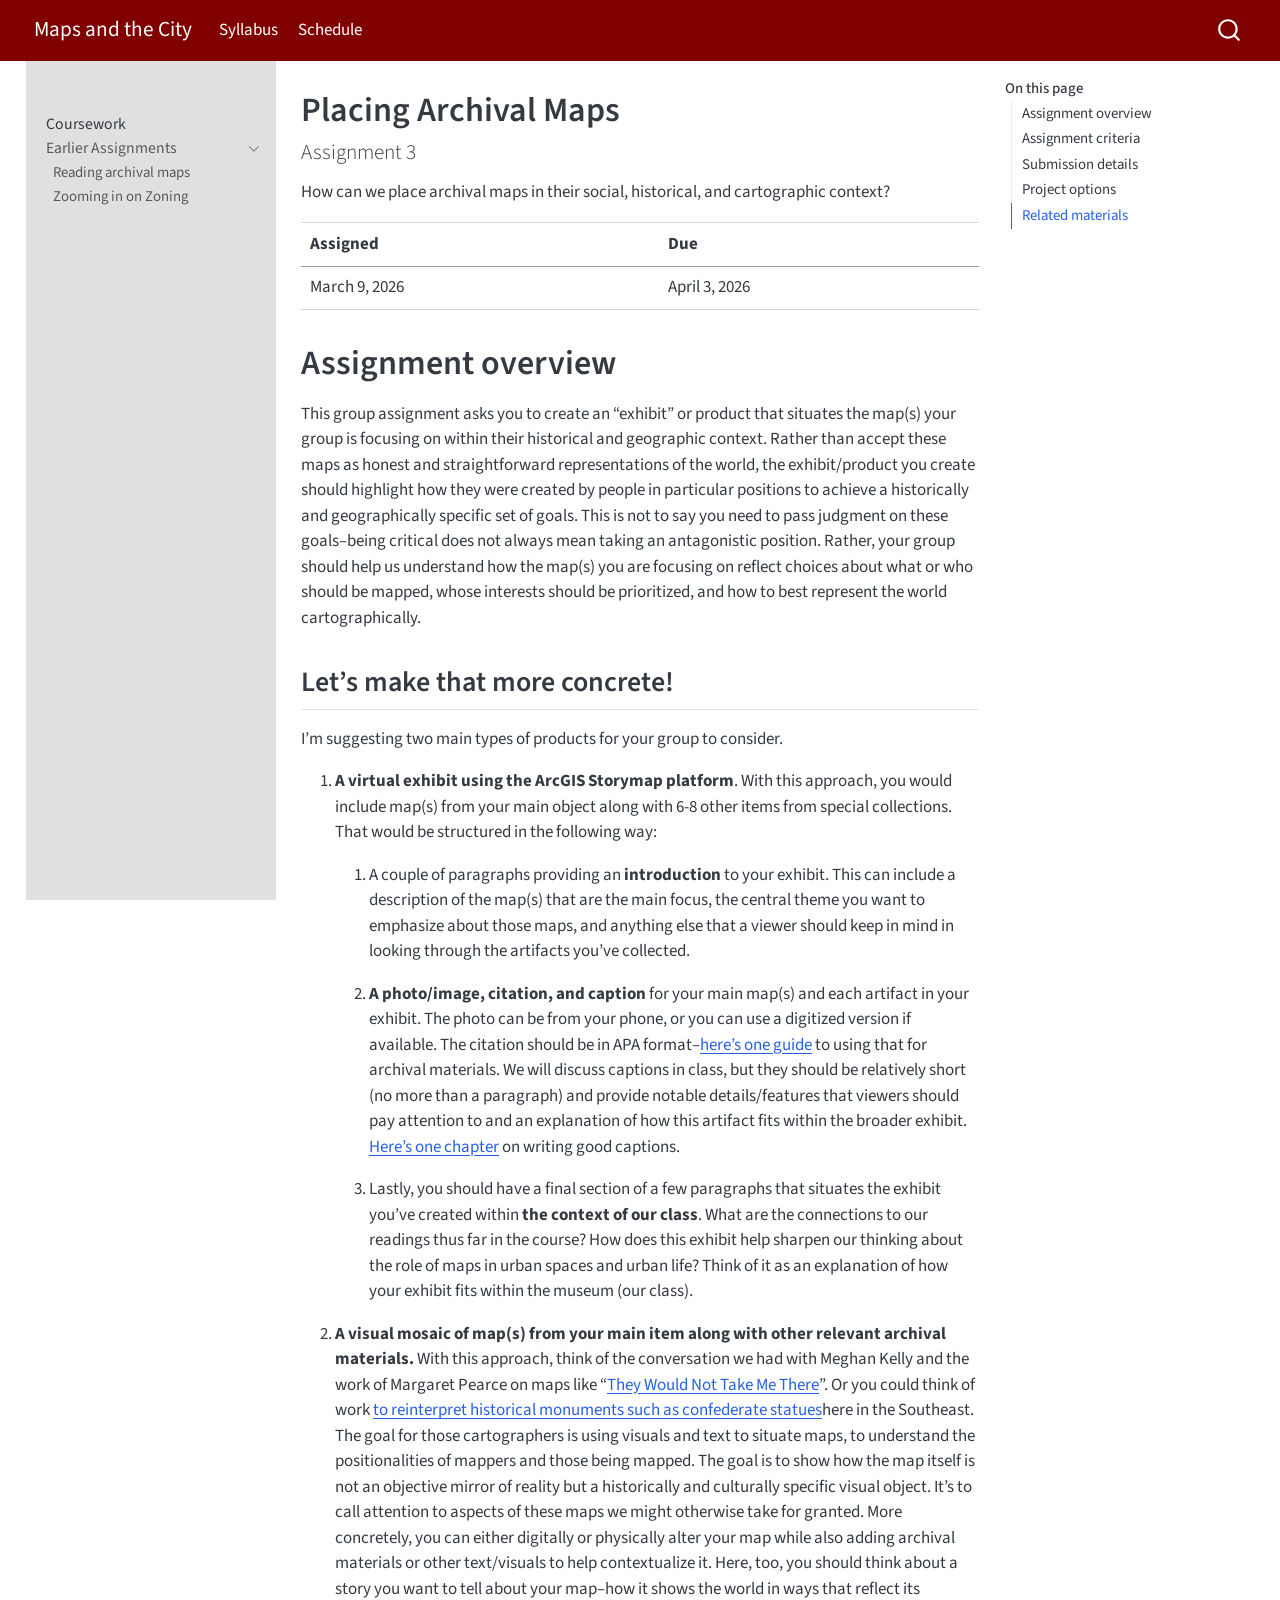
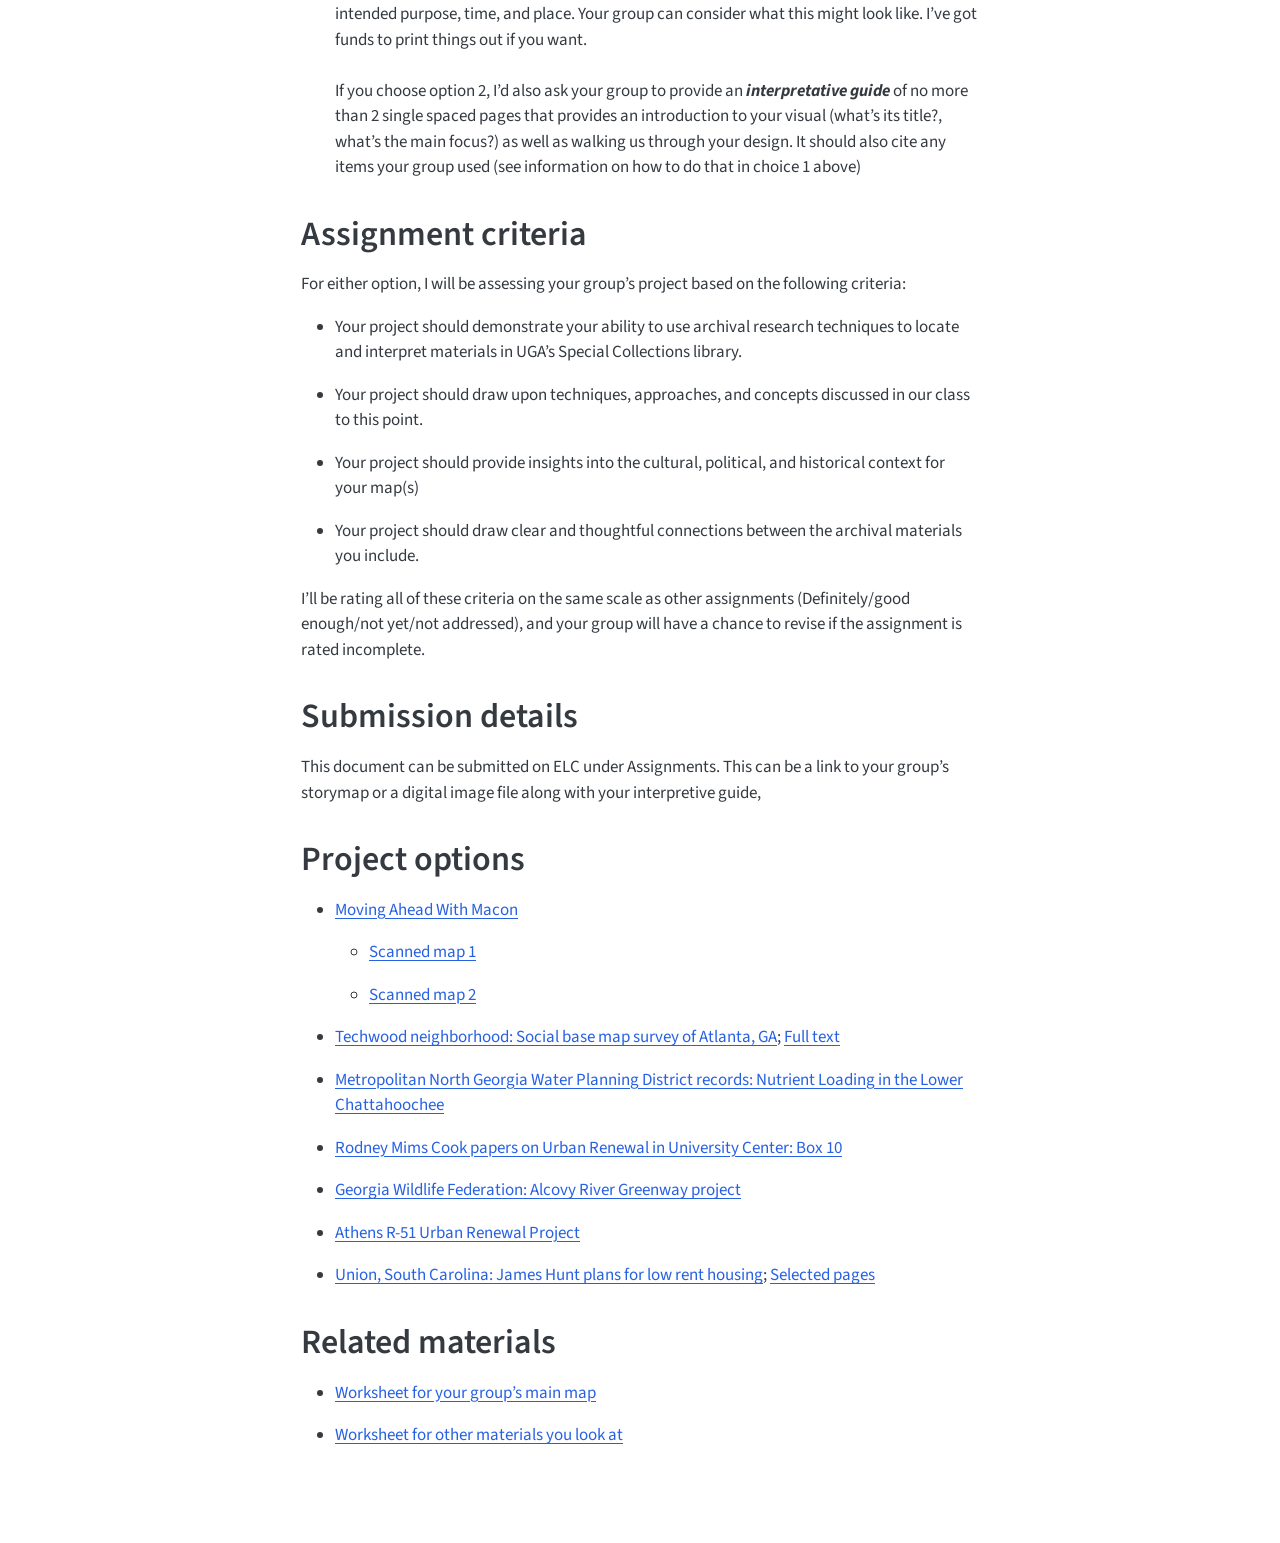
==== docs/index.html @ 7b749e6a "Doc updates" ====
<!DOCTYPE html>
<html xmlns="http://www.w3.org/1999/xhtml" lang="en" xml:lang="en"><head>

<meta charset="utf-8">
<meta name="generator" content="quarto-1.8.25">

<meta name="viewport" content="width=device-width, initial-scale=1.0, user-scalable=yes">

<meta name="description" content="How can we place archival maps in their social, historical, and cartographic context?">

<title>Placing Archival Maps – Maps and the City</title>
<style>
code{white-space: pre-wrap;}
span.smallcaps{font-variant: small-caps;}
div.columns{display: flex; gap: min(4vw, 1.5em);}
div.column{flex: auto; overflow-x: auto;}
div.hanging-indent{margin-left: 1.5em; text-indent: -1.5em;}
ul.task-list{list-style: none;}
ul.task-list li input[type="checkbox"] {
  width: 0.8em;
  margin: 0 0.8em 0.2em -1em; /* quarto-specific, see https://github.com/quarto-dev/quarto-cli/issues/4556 */ 
  vertical-align: middle;
}
</style>


<script src="site_libs/quarto-nav/quarto-nav.js"></script>
<script src="site_libs/quarto-nav/headroom.min.js"></script>
<script src="site_libs/clipboard/clipboard.min.js"></script>
<script src="site_libs/quarto-search/autocomplete.umd.js"></script>
<script src="site_libs/quarto-search/fuse.min.js"></script>
<script src="site_libs/quarto-search/quarto-search.js"></script>
<meta name="quarto:offset" content="./">
<script src="site_libs/quarto-html/quarto.js" type="module"></script>
<script src="site_libs/quarto-html/tabsets/tabsets.js" type="module"></script>
<script src="site_libs/quarto-html/axe/axe-check.js" type="module"></script>
<script src="site_libs/quarto-html/popper.min.js"></script>
<script src="site_libs/quarto-html/tippy.umd.min.js"></script>
<script src="site_libs/quarto-html/anchor.min.js"></script>
<link href="site_libs/quarto-html/tippy.css" rel="stylesheet">
<link href="site_libs/quarto-html/quarto-syntax-highlighting-7b89279ff1a6dce999919e0e67d4d9ec.css" rel="stylesheet" id="quarto-text-highlighting-styles">
<script src="site_libs/bootstrap/bootstrap.min.js"></script>
<link href="site_libs/bootstrap/bootstrap-icons.css" rel="stylesheet">
<link href="site_libs/bootstrap/bootstrap-e157649b0921e5179aa28c3e0e646ebb.min.css" rel="stylesheet" append-hash="true" id="quarto-bootstrap" data-mode="light">
<script id="quarto-search-options" type="application/json">{
  "location": "navbar",
  "copy-button": false,
  "collapse-after": 3,
  "panel-placement": "end",
  "type": "overlay",
  "limit": 50,
  "keyboard-shortcut": [
    "f",
    "/",
    "s"
  ],
  "show-item-context": false,
  "language": {
    "search-no-results-text": "No results",
    "search-matching-documents-text": "matching documents",
    "search-copy-link-title": "Copy link to search",
    "search-hide-matches-text": "Hide additional matches",
    "search-more-match-text": "more match in this document",
    "search-more-matches-text": "more matches in this document",
    "search-clear-button-title": "Clear",
    "search-text-placeholder": "",
    "search-detached-cancel-button-title": "Cancel",
    "search-submit-button-title": "Submit",
    "search-label": "Search"
  }
}</script>


</head>

<body class="nav-sidebar floating nav-fixed quarto-light">

<div id="quarto-search-results"></div>
  <header id="quarto-header" class="headroom fixed-top">
    <nav class="navbar navbar-expand-lg " data-bs-theme="dark">
      <div class="navbar-container container-fluid">
      <div class="navbar-brand-container mx-auto">
    <a href="./index.html" class="navbar-brand navbar-brand-logo">
    </a>
    <a class="navbar-brand" href="./index.html">
    <span class="navbar-title">Maps and the City</span>
    </a>
  </div>
            <div id="quarto-search" class="" title="Search"></div>
          <button class="navbar-toggler" type="button" data-bs-toggle="collapse" data-bs-target="#navbarCollapse" aria-controls="navbarCollapse" role="menu" aria-expanded="false" aria-label="Toggle navigation" onclick="if (window.quartoToggleHeadroom) { window.quartoToggleHeadroom(); }">
  <span class="navbar-toggler-icon"></span>
</button>
          <div class="collapse navbar-collapse" id="navbarCollapse">
            <ul class="navbar-nav navbar-nav-scroll me-auto">
  <li class="nav-item">
    <a class="nav-link" href="https://docs.google.com/document/d/1GN-McuqKseNJ8OCBLa-3qRtHZpo6AyBPKMrc3T3nWok/edit?usp=drive_link" target="_blank"> 
<span class="menu-text">Syllabus</span></a>
  </li>  
  <li class="nav-item">
    <a class="nav-link" href="https://docs.google.com/spreadsheets/d/1N47u_zzpktZezUWM9yw7F_6u926p7pCnWoEop3wS3og/edit?usp=drive_link" target="_blank"> 
<span class="menu-text">Schedule</span></a>
  </li>  
</ul>
          </div> <!-- /navcollapse -->
            <div class="quarto-navbar-tools">
</div>
      </div> <!-- /container-fluid -->
    </nav>
  <nav class="quarto-secondary-nav">
    <div class="container-fluid d-flex">
      <button type="button" class="quarto-btn-toggle btn" data-bs-toggle="collapse" role="button" data-bs-target=".quarto-sidebar-collapse-item" aria-controls="quarto-sidebar" aria-expanded="false" aria-label="Toggle sidebar navigation" onclick="if (window.quartoToggleHeadroom) { window.quartoToggleHeadroom(); }">
        <i class="bi bi-layout-text-sidebar-reverse"></i>
      </button>
        <nav class="quarto-page-breadcrumbs" aria-label="breadcrumb"><ol class="breadcrumb"><li class="breadcrumb-item">Placing Archival Maps</li></ol></nav>
        <a class="flex-grow-1" role="navigation" data-bs-toggle="collapse" data-bs-target=".quarto-sidebar-collapse-item" aria-controls="quarto-sidebar" aria-expanded="false" aria-label="Toggle sidebar navigation" onclick="if (window.quartoToggleHeadroom) { window.quartoToggleHeadroom(); }">      
        </a>
    </div>
  </nav>
</header>
<!-- content -->
<div id="quarto-content" class="quarto-container page-columns page-rows-contents page-layout-article page-navbar">
<!-- sidebar -->
  <nav id="quarto-sidebar" class="sidebar collapse collapse-horizontal quarto-sidebar-collapse-item sidebar-navigation floating overflow-auto">
    <div class="pt-lg-2 mt-2 text-left sidebar-header sidebar-header-stacked">
      <a href="./index.html" class="sidebar-logo-link">
      </a>
      </div>
    <div class="sidebar-menu-container"> 
    <ul class="list-unstyled mt-1">
        <li class="sidebar-item">
 <span class="menu-text">Coursework</span>
  </li>
        <li class="sidebar-item sidebar-item-section">
      <div class="sidebar-item-container"> 
            <a class="sidebar-item-text sidebar-link text-start" data-bs-toggle="collapse" data-bs-target="#quarto-sidebar-section-1" role="navigation" aria-expanded="true">
 <span class="menu-text">Earlier Assignments</span></a>
          <a class="sidebar-item-toggle text-start" data-bs-toggle="collapse" data-bs-target="#quarto-sidebar-section-1" role="navigation" aria-expanded="true" aria-label="Toggle section">
            <i class="bi bi-chevron-right ms-2"></i>
          </a> 
      </div>
      <ul id="quarto-sidebar-section-1" class="collapse list-unstyled sidebar-section depth1 show">  
          <li class="sidebar-item">
  <div class="sidebar-item-container"> 
  <a href="https://docs.google.com/document/d/1WPsD_KL9_1M4tnFduOf3xQkMrwWtBgVexBu7LVD_NiA/edit?usp=drive_link" class="sidebar-item-text sidebar-link" target="_blank">
 <span class="menu-text">Reading archival maps</span></a>
  </div>
</li>
          <li class="sidebar-item">
  <div class="sidebar-item-container"> 
  <a href="https://docs.google.com/document/d/1s655otYH2-CTeFe27uqxNBwoSgqH0DHeZg11wnhvYkM/edit?usp=drive_link" class="sidebar-item-text sidebar-link" target="_blank">
 <span class="menu-text">Zooming in on Zoning</span></a>
  </div>
</li>
      </ul>
  </li>
    </ul>
    </div>
</nav>
<div id="quarto-sidebar-glass" class="quarto-sidebar-collapse-item" data-bs-toggle="collapse" data-bs-target=".quarto-sidebar-collapse-item"></div>
<!-- margin-sidebar -->
    <div id="quarto-margin-sidebar" class="sidebar margin-sidebar">
        <nav id="TOC" role="doc-toc" class="toc-active">
    <h2 id="toc-title">On this page</h2>
   
  <ul>
  <li><a href="#assignment-overview" id="toc-assignment-overview" class="nav-link active" data-scroll-target="#assignment-overview">Assignment overview</a>
  <ul class="collapse">
  <li><a href="#lets-make-that-more-concrete" id="toc-lets-make-that-more-concrete" class="nav-link" data-scroll-target="#lets-make-that-more-concrete">Let’s make that more concrete!</a></li>
  </ul></li>
  <li><a href="#assignment-criteria" id="toc-assignment-criteria" class="nav-link" data-scroll-target="#assignment-criteria">Assignment criteria</a></li>
  <li><a href="#submission-details" id="toc-submission-details" class="nav-link" data-scroll-target="#submission-details">Submission details</a></li>
  <li><a href="#project-options" id="toc-project-options" class="nav-link" data-scroll-target="#project-options">Project options</a></li>
  <li><a href="#related-materials" id="toc-related-materials" class="nav-link" data-scroll-target="#related-materials">Related materials</a></li>
  </ul>
</nav>
    </div>
<!-- main -->
<main class="content" id="quarto-document-content">

<header id="title-block-header" class="quarto-title-block default">
<div class="quarto-title">
<h1 class="title">Placing Archival Maps</h1>
<p class="subtitle lead">Assignment 3</p>
</div>

<div>
  <div class="description">
    How can we place archival maps in their social, historical, and cartographic context?
  </div>
</div>


<div class="quarto-title-meta">

    
  
    
  </div>
  


</header>


<table class="caption-top table">
<thead>
<tr class="header">
<th>Assigned</th>
<th>Due</th>
</tr>
</thead>
<tbody>
<tr class="odd">
<td>March 9, 2026</td>
<td>April 3, 2026</td>
</tr>
</tbody>
</table>
<section id="assignment-overview" class="level1">
<h1>Assignment overview</h1>
<p>This group assignment asks you to create an “exhibit” or product that situates the map(s) your group is focusing on within their historical and geographic context. Rather than accept these maps as honest and straightforward representations of the world, the exhibit/product you create should highlight how they were created by people in particular positions to achieve a historically and geographically specific set of goals. This is not to say you need to pass judgment on these goals–being critical does not always mean taking an antagonistic position. Rather, your group should help us understand how the map(s) you are focusing on reflect choices about what or who should be mapped, whose interests should be prioritized, and how to best represent the world cartographically.</p>
<section id="lets-make-that-more-concrete" class="level2">
<h2 class="anchored" data-anchor-id="lets-make-that-more-concrete">Let’s make that more concrete!</h2>
<p>I’m suggesting two main types of products for your group to consider.</p>
<ol type="1">
<li><p><strong>A virtual exhibit using the ArcGIS Storymap platform</strong>. With this approach, you would include map(s) from your main object along with 6-8 other items from special collections. That would be structured in the following way:</p>
<ol type="1">
<li><p>A couple of paragraphs providing an <strong>introduction</strong> to your exhibit. This can include a description of the map(s) that are the main focus, the central theme you want to emphasize about those maps, and anything else that a viewer should keep in mind in looking through the artifacts you’ve collected.</p></li>
<li><p><strong>A</strong> <strong>photo/image, citation, and caption</strong> for your main map(s) and each artifact in your exhibit. The photo can be from your phone, or you can use a digitized version if available. The citation should be in APA format–<a href="https://libguides.csudh.edu/archives-citation/apa">here’s one guide</a> to using that for archival materials. We will discuss captions in class, but they should be relatively short (no more than a paragraph) and provide notable details/features that viewers should pay attention to and an explanation of how this artifact fits within the broader exhibit. <a href="https://drive.google.com/file/d/1QzaDQND_rpnHx2N8SHJnkhxC4VwiNM2T/view?usp=sharing">Here’s one chapter</a> on writing good captions.</p></li>
<li><p>Lastly, you should have a final section of a few paragraphs that situates the exhibit you’ve created within <strong>the context of our class</strong>. What are the connections to our readings thus far in the course? How does this exhibit help sharpen our thinking about the role of maps in urban spaces and urban life? Think of it as an explanation of how your exhibit fits within the museum (our class).&nbsp;</p></li>
</ol></li>
<li><p><strong>A visual mosaic of map(s) from your main item along with other relevant archival materials.</strong> With this approach, think of the conversation we had with Meghan Kelly and the work of Margaret Pearce on maps like “<a href="https://storymaps.arcgis.com/stories/2b5792be16d64f9e999ec93cd436bc17">They Would Not Take Me There</a>”. Or you could think of work <a href="https://hyperallergic.com/remagining-monuments-to-make-them-resonate-locally-and-personally/">to reinterpret historical monuments such as confederate statues</a>here in the Southeast. The goal for those cartographers is using visuals and text to situate maps, to understand the positionalities of mappers and those being mapped. The goal is to show how the map itself is not an objective mirror of reality but a historically and culturally specific visual object. It’s to call attention to aspects of these maps we might otherwise take for granted. More concretely, you can either digitally or physically alter your map while also adding archival materials or other text/visuals to help contextualize it. Here, too, you should think about a story you want to tell about your map–how it shows the world in ways that reflect its intended purpose, time, and place. Your group can consider what this might look like. I’ve got funds to print things out if you want.<br>
<br>
If you choose option 2, I’d also ask your group to provide an <strong><em>interpretative guide</em></strong> of no more than 2 single spaced pages that provides an introduction to your visual (what’s its title?, what’s the main focus?) as well as walking us through your design. It should also cite any items your group used (see information on how to do that in choice 1 above)</p></li>
</ol>
</section>
</section>
<section id="assignment-criteria" class="level1">
<h1>Assignment criteria</h1>
<p>For either option, I will be assessing your group’s project based on the following criteria:</p>
<ul>
<li><p>Your project should demonstrate your ability to use archival research techniques to locate and interpret materials in UGA’s Special Collections library.</p></li>
<li><p>Your project should draw upon techniques, approaches, and concepts discussed in our class to this point.</p></li>
<li><p>Your project should provide insights into the cultural, political, and historical context for your map(s)</p></li>
<li><p>Your project should draw clear and thoughtful connections between the archival materials you include.</p></li>
</ul>
<p>I’ll be rating all of these criteria on the same scale as other assignments (Definitely/good enough/not yet/not addressed), and your group will have a chance to revise if the assignment is rated incomplete.&nbsp;</p>
</section>
<section id="submission-details" class="level1">
<h1>Submission details</h1>
<p>This document can be submitted on ELC under Assignments. This can be a link to your group’s storymap or a digital image file along with your interpretive guide,</p>
</section>
<section id="project-options" class="level1">
<h1>Project options</h1>
<ul>
<li><p><a href="https://galileo-uga.primo.exlibrisgroup.com/discovery/fulldisplay?docid=alma9910300523902959&amp;context=L&amp;vid=01GALI_UGA:UGA&amp;lang=en&amp;search_scope=MyInstitution&amp;adaptor=Local%20Search%20Engine&amp;tab=LibraryCatalog&amp;query=any,contains,moving%20ahead%20with%20macon%20&amp;sortby=rank&amp;facet=library,include,2959%E2%80%93530589490002959" target="_blank">Moving Ahead With Macon</a></p>
<ul>
<li><p><a href="https://github.com/jshannon75/geog4636_mapsandthecity/blob/main/items/MovingAheadWithMacon_map1.pdf" target="_blank">Scanned map 1</a></p></li>
<li><p><a href="https://github.com/jshannon75/geog4636_mapsandthecity/blob/main/items/MovingAheadWithMacon_map2.pdf" target="_blank">Scanned map 2</a></p></li>
</ul></li>
<li><p><a href="https://dlg.usg.edu/record/gsu_planatl_22866?canvas=22&amp;x=555&amp;y=755&amp;w=2927" target="_blank">Techwood neighborhood: Social base map survey of Atlanta, GA</a>; <a href="https://github.com/jshannon75/geog4636_mapsandthecity/blob/main/items/Social%20base%20map%20survey%20of%20Atlanta.pdf" target="_blank">Full text</a></p></li>
<li><p><a href="https://sclfind.libs.uga.edu/catalog/ms4069_aspace_ref83_bqh" target="_blank">Metropolitan North Georgia Water Planning District records: Nutrient Loading in the Lower Chattahoochee</a></p></li>
<li><p><a href="https://sclfind.libs.uga.edu/catalog/RBRL180RMC_aspace_ref209_no2" target="_blank">Rodney Mims Cook papers on Urban Renewal in University Center: Box 10</a></p></li>
<li><p><a href="https://sclfind.libs.uga.edu/catalog/ms3995_aspace_ref325_i9w" target="_blank">Georgia Wildlife Federation: Alcovy River Greenway project</a></p></li>
<li><p><a href="https://dlg.usg.edu/record/guan_1633_014c-001?canvas=0&amp;x=400&amp;y=400&amp;w=1986" target="_blank">Athens R-51 Urban Renewal Project</a></p></li>
<li><p><a href="https://sclfind.libs.uga.edu/catalog/ms2901_aspace_ref2200_y3m" target="_blank">Union, South Carolina: James Hunt plans for low rent housing</a>; <a href="https://github.com/jshannon75/geog4636_mapsandthecity/blob/main/items/Hunt_UnionSC.pdf" target="_blank">Selected pages</a></p></li>
</ul>
</section>
<section id="related-materials" class="level1">
<h1>Related materials</h1>
<ul>
<li><p><a href="https://docs.google.com/document/d/1oPL7h7p4AVN1daiFkwa1_UwIBTkGLM594ANQHotE4KQ/edit?usp=sharing" target="_blank">Worksheet for your group’s main map</a></p></li>
<li><p><a href="https://docs.google.com/document/d/1y9C6Vo1rnN-LwVgK9tRfgOOznPehjeBudMgUo6P1nCo/edit?usp=sharing" target="_blank">Worksheet for other materials you look at</a></p></li>
</ul>


</section>

</main> <!-- /main -->
<script id="quarto-html-after-body" type="application/javascript">
  window.document.addEventListener("DOMContentLoaded", function (event) {
    const icon = "";
    const anchorJS = new window.AnchorJS();
    anchorJS.options = {
      placement: 'right',
      icon: icon
    };
    anchorJS.add('.anchored');
    const isCodeAnnotation = (el) => {
      for (const clz of el.classList) {
        if (clz.startsWith('code-annotation-')) {                     
          return true;
        }
      }
      return false;
    }
    const onCopySuccess = function(e) {
      // button target
      const button = e.trigger;
      // don't keep focus
      button.blur();
      // flash "checked"
      button.classList.add('code-copy-button-checked');
      var currentTitle = button.getAttribute("title");
      button.setAttribute("title", "Copied!");
      let tooltip;
      if (window.bootstrap) {
        button.setAttribute("data-bs-toggle", "tooltip");
        button.setAttribute("data-bs-placement", "left");
        button.setAttribute("data-bs-title", "Copied!");
        tooltip = new bootstrap.Tooltip(button, 
          { trigger: "manual", 
            customClass: "code-copy-button-tooltip",
            offset: [0, -8]});
        tooltip.show();    
      }
      setTimeout(function() {
        if (tooltip) {
          tooltip.hide();
          button.removeAttribute("data-bs-title");
          button.removeAttribute("data-bs-toggle");
          button.removeAttribute("data-bs-placement");
        }
        button.setAttribute("title", currentTitle);
        button.classList.remove('code-copy-button-checked');
      }, 1000);
      // clear code selection
      e.clearSelection();
    }
    const getTextToCopy = function(trigger) {
      const outerScaffold = trigger.parentElement.cloneNode(true);
      const codeEl = outerScaffold.querySelector('code');
      for (const childEl of codeEl.children) {
        if (isCodeAnnotation(childEl)) {
          childEl.remove();
        }
      }
      return codeEl.innerText;
    }
    const clipboard = new window.ClipboardJS('.code-copy-button:not([data-in-quarto-modal])', {
      text: getTextToCopy
    });
    clipboard.on('success', onCopySuccess);
    if (window.document.getElementById('quarto-embedded-source-code-modal')) {
      const clipboardModal = new window.ClipboardJS('.code-copy-button[data-in-quarto-modal]', {
        text: getTextToCopy,
        container: window.document.getElementById('quarto-embedded-source-code-modal')
      });
      clipboardModal.on('success', onCopySuccess);
    }
      var localhostRegex = new RegExp(/^(?:http|https):\/\/localhost\:?[0-9]*\//);
      var mailtoRegex = new RegExp(/^mailto:/);
        var filterRegex = new RegExp("https:\/\/jshannon75\.github\.io\/geog4636_mapsandthecity\/");
      var isInternal = (href) => {
          return filterRegex.test(href) || localhostRegex.test(href) || mailtoRegex.test(href);
      }
      // Inspect non-navigation links and adorn them if external
     var links = window.document.querySelectorAll('a[href]:not(.nav-link):not(.navbar-brand):not(.toc-action):not(.sidebar-link):not(.sidebar-item-toggle):not(.pagination-link):not(.no-external):not([aria-hidden]):not(.dropdown-item):not(.quarto-navigation-tool):not(.about-link)');
      for (var i=0; i<links.length; i++) {
        const link = links[i];
        if (!isInternal(link.href)) {
          // undo the damage that might have been done by quarto-nav.js in the case of
          // links that we want to consider external
          if (link.dataset.originalHref !== undefined) {
            link.href = link.dataset.originalHref;
          }
        }
      }
    function tippyHover(el, contentFn, onTriggerFn, onUntriggerFn) {
      const config = {
        allowHTML: true,
        maxWidth: 500,
        delay: 100,
        arrow: false,
        appendTo: function(el) {
            return el.parentElement;
        },
        interactive: true,
        interactiveBorder: 10,
        theme: 'quarto',
        placement: 'bottom-start',
      };
      if (contentFn) {
        config.content = contentFn;
      }
      if (onTriggerFn) {
        config.onTrigger = onTriggerFn;
      }
      if (onUntriggerFn) {
        config.onUntrigger = onUntriggerFn;
      }
      window.tippy(el, config); 
    }
    const noterefs = window.document.querySelectorAll('a[role="doc-noteref"]');
    for (var i=0; i<noterefs.length; i++) {
      const ref = noterefs[i];
      tippyHover(ref, function() {
        // use id or data attribute instead here
        let href = ref.getAttribute('data-footnote-href') || ref.getAttribute('href');
        try { href = new URL(href).hash; } catch {}
        const id = href.replace(/^#\/?/, "");
        const note = window.document.getElementById(id);
        if (note) {
          return note.innerHTML;
        } else {
          return "";
        }
      });
    }
    const xrefs = window.document.querySelectorAll('a.quarto-xref');
    const processXRef = (id, note) => {
      // Strip column container classes
      const stripColumnClz = (el) => {
        el.classList.remove("page-full", "page-columns");
        if (el.children) {
          for (const child of el.children) {
            stripColumnClz(child);
          }
        }
      }
      stripColumnClz(note)
      if (id === null || id.startsWith('sec-')) {
        // Special case sections, only their first couple elements
        const container = document.createElement("div");
        if (note.children && note.children.length > 2) {
          container.appendChild(note.children[0].cloneNode(true));
          for (let i = 1; i < note.children.length; i++) {
            const child = note.children[i];
            if (child.tagName === "P" && child.innerText === "") {
              continue;
            } else {
              container.appendChild(child.cloneNode(true));
              break;
            }
          }
          if (window.Quarto?.typesetMath) {
            window.Quarto.typesetMath(container);
          }
          return container.innerHTML
        } else {
          if (window.Quarto?.typesetMath) {
            window.Quarto.typesetMath(note);
          }
          return note.innerHTML;
        }
      } else {
        // Remove any anchor links if they are present
        const anchorLink = note.querySelector('a.anchorjs-link');
        if (anchorLink) {
          anchorLink.remove();
        }
        if (window.Quarto?.typesetMath) {
          window.Quarto.typesetMath(note);
        }
        if (note.classList.contains("callout")) {
          return note.outerHTML;
        } else {
          return note.innerHTML;
        }
      }
    }
    for (var i=0; i<xrefs.length; i++) {
      const xref = xrefs[i];
      tippyHover(xref, undefined, function(instance) {
        instance.disable();
        let url = xref.getAttribute('href');
        let hash = undefined; 
        if (url.startsWith('#')) {
          hash = url;
        } else {
          try { hash = new URL(url).hash; } catch {}
        }
        if (hash) {
          const id = hash.replace(/^#\/?/, "");
          const note = window.document.getElementById(id);
          if (note !== null) {
            try {
              const html = processXRef(id, note.cloneNode(true));
              instance.setContent(html);
            } finally {
              instance.enable();
              instance.show();
            }
          } else {
            // See if we can fetch this
            fetch(url.split('#')[0])
            .then(res => res.text())
            .then(html => {
              const parser = new DOMParser();
              const htmlDoc = parser.parseFromString(html, "text/html");
              const note = htmlDoc.getElementById(id);
              if (note !== null) {
                const html = processXRef(id, note);
                instance.setContent(html);
              } 
            }).finally(() => {
              instance.enable();
              instance.show();
            });
          }
        } else {
          // See if we can fetch a full url (with no hash to target)
          // This is a special case and we should probably do some content thinning / targeting
          fetch(url)
          .then(res => res.text())
          .then(html => {
            const parser = new DOMParser();
            const htmlDoc = parser.parseFromString(html, "text/html");
            const note = htmlDoc.querySelector('main.content');
            if (note !== null) {
              // This should only happen for chapter cross references
              // (since there is no id in the URL)
              // remove the first header
              if (note.children.length > 0 && note.children[0].tagName === "HEADER") {
                note.children[0].remove();
              }
              const html = processXRef(null, note);
              instance.setContent(html);
            } 
          }).finally(() => {
            instance.enable();
            instance.show();
          });
        }
      }, function(instance) {
      });
    }
        let selectedAnnoteEl;
        const selectorForAnnotation = ( cell, annotation) => {
          let cellAttr = 'data-code-cell="' + cell + '"';
          let lineAttr = 'data-code-annotation="' +  annotation + '"';
          const selector = 'span[' + cellAttr + '][' + lineAttr + ']';
          return selector;
        }
        const selectCodeLines = (annoteEl) => {
          const doc = window.document;
          const targetCell = annoteEl.getAttribute("data-target-cell");
          const targetAnnotation = annoteEl.getAttribute("data-target-annotation");
          const annoteSpan = window.document.querySelector(selectorForAnnotation(targetCell, targetAnnotation));
          const lines = annoteSpan.getAttribute("data-code-lines").split(",");
          const lineIds = lines.map((line) => {
            return targetCell + "-" + line;
          })
          let top = null;
          let height = null;
          let parent = null;
          if (lineIds.length > 0) {
              //compute the position of the single el (top and bottom and make a div)
              const el = window.document.getElementById(lineIds[0]);
              top = el.offsetTop;
              height = el.offsetHeight;
              parent = el.parentElement.parentElement;
            if (lineIds.length > 1) {
              const lastEl = window.document.getElementById(lineIds[lineIds.length - 1]);
              const bottom = lastEl.offsetTop + lastEl.offsetHeight;
              height = bottom - top;
            }
            if (top !== null && height !== null && parent !== null) {
              // cook up a div (if necessary) and position it 
              let div = window.document.getElementById("code-annotation-line-highlight");
              if (div === null) {
                div = window.document.createElement("div");
                div.setAttribute("id", "code-annotation-line-highlight");
                div.style.position = 'absolute';
                parent.appendChild(div);
              }
              div.style.top = top - 2 + "px";
              div.style.height = height + 4 + "px";
              div.style.left = 0;
              let gutterDiv = window.document.getElementById("code-annotation-line-highlight-gutter");
              if (gutterDiv === null) {
                gutterDiv = window.document.createElement("div");
                gutterDiv.setAttribute("id", "code-annotation-line-highlight-gutter");
                gutterDiv.style.position = 'absolute';
                const codeCell = window.document.getElementById(targetCell);
                const gutter = codeCell.querySelector('.code-annotation-gutter');
                gutter.appendChild(gutterDiv);
              }
              gutterDiv.style.top = top - 2 + "px";
              gutterDiv.style.height = height + 4 + "px";
            }
            selectedAnnoteEl = annoteEl;
          }
        };
        const unselectCodeLines = () => {
          const elementsIds = ["code-annotation-line-highlight", "code-annotation-line-highlight-gutter"];
          elementsIds.forEach((elId) => {
            const div = window.document.getElementById(elId);
            if (div) {
              div.remove();
            }
          });
          selectedAnnoteEl = undefined;
        };
          // Handle positioning of the toggle
      window.addEventListener(
        "resize",
        throttle(() => {
          elRect = undefined;
          if (selectedAnnoteEl) {
            selectCodeLines(selectedAnnoteEl);
          }
        }, 10)
      );
      function throttle(fn, ms) {
      let throttle = false;
      let timer;
        return (...args) => {
          if(!throttle) { // first call gets through
              fn.apply(this, args);
              throttle = true;
          } else { // all the others get throttled
              if(timer) clearTimeout(timer); // cancel #2
              timer = setTimeout(() => {
                fn.apply(this, args);
                timer = throttle = false;
              }, ms);
          }
        };
      }
        // Attach click handler to the DT
        const annoteDls = window.document.querySelectorAll('dt[data-target-cell]');
        for (const annoteDlNode of annoteDls) {
          annoteDlNode.addEventListener('click', (event) => {
            const clickedEl = event.target;
            if (clickedEl !== selectedAnnoteEl) {
              unselectCodeLines();
              const activeEl = window.document.querySelector('dt[data-target-cell].code-annotation-active');
              if (activeEl) {
                activeEl.classList.remove('code-annotation-active');
              }
              selectCodeLines(clickedEl);
              clickedEl.classList.add('code-annotation-active');
            } else {
              // Unselect the line
              unselectCodeLines();
              clickedEl.classList.remove('code-annotation-active');
            }
          });
        }
    const findCites = (el) => {
      const parentEl = el.parentElement;
      if (parentEl) {
        const cites = parentEl.dataset.cites;
        if (cites) {
          return {
            el,
            cites: cites.split(' ')
          };
        } else {
          return findCites(el.parentElement)
        }
      } else {
        return undefined;
      }
    };
    var bibliorefs = window.document.querySelectorAll('a[role="doc-biblioref"]');
    for (var i=0; i<bibliorefs.length; i++) {
      const ref = bibliorefs[i];
      const citeInfo = findCites(ref);
      if (citeInfo) {
        tippyHover(citeInfo.el, function() {
          var popup = window.document.createElement('div');
          citeInfo.cites.forEach(function(cite) {
            var citeDiv = window.document.createElement('div');
            citeDiv.classList.add('hanging-indent');
            citeDiv.classList.add('csl-entry');
            var biblioDiv = window.document.getElementById('ref-' + cite);
            if (biblioDiv) {
              citeDiv.innerHTML = biblioDiv.innerHTML;
            }
            popup.appendChild(citeDiv);
          });
          return popup.innerHTML;
        });
      }
    }
  });
  </script>
</div> <!-- /content -->




</body></html>
---- docs/site_libs/quarto-html/tippy.css ----
.tippy-box[data-animation=fade][data-state=hidden]{opacity:0}[data-tippy-root]{max-width:calc(100vw - 10px)}.tippy-box{position:relative;background-color:#333;color:#fff;border-radius:4px;font-size:14px;line-height:1.4;white-space:normal;outline:0;transition-property:transform,visibility,opacity}.tippy-box[data-placement^=top]>.tippy-arrow{bottom:0}.tippy-box[data-placement^=top]>.tippy-arrow:before{bottom:-7px;left:0;border-width:8px 8px 0;border-top-color:initial;transform-origin:center top}.tippy-box[data-placement^=bottom]>.tippy-arrow{top:0}.tippy-box[data-placement^=bottom]>.tippy-arrow:before{top:-7px;left:0;border-width:0 8px 8px;border-bottom-color:initial;transform-origin:center bottom}.tippy-box[data-placement^=left]>.tippy-arrow{right:0}.tippy-box[data-placement^=left]>.tippy-arrow:before{border-width:8px 0 8px 8px;border-left-color:initial;right:-7px;transform-origin:center left}.tippy-box[data-placement^=right]>.tippy-arrow{left:0}.tippy-box[data-placement^=right]>.tippy-arrow:before{left:-7px;border-width:8px 8px 8px 0;border-right-color:initial;transform-origin:center right}.tippy-box[data-inertia][data-state=visible]{transition-timing-function:cubic-bezier(.54,1.5,.38,1.11)}.tippy-arrow{width:16px;height:16px;color:#333}.tippy-arrow:before{content:"";position:absolute;border-color:transparent;border-style:solid}.tippy-content{position:relative;padding:5px 9px;z-index:1}
---- docs/site_libs/quarto-html/quarto-syntax-highlighting-7b89279ff1a6dce999919e0e67d4d9ec.css ----
/* quarto syntax highlight colors */
:root {
  --quarto-hl-ot-color: #003B4F;
  --quarto-hl-at-color: #657422;
  --quarto-hl-ss-color: #20794D;
  --quarto-hl-an-color: #5E5E5E;
  --quarto-hl-fu-color: #4758AB;
  --quarto-hl-st-color: #20794D;
  --quarto-hl-cf-color: #003B4F;
  --quarto-hl-op-color: #5E5E5E;
  --quarto-hl-er-color: #AD0000;
  --quarto-hl-bn-color: #AD0000;
  --quarto-hl-al-color: #AD0000;
  --quarto-hl-va-color: #111111;
  --quarto-hl-bu-color: inherit;
  --quarto-hl-ex-color: inherit;
  --quarto-hl-pp-color: #AD0000;
  --quarto-hl-in-color: #5E5E5E;
  --quarto-hl-vs-color: #20794D;
  --quarto-hl-wa-color: #5E5E5E;
  --quarto-hl-do-color: #5E5E5E;
  --quarto-hl-im-color: #00769E;
  --quarto-hl-ch-color: #20794D;
  --quarto-hl-dt-color: #AD0000;
  --quarto-hl-fl-color: #AD0000;
  --quarto-hl-co-color: #5E5E5E;
  --quarto-hl-cv-color: #5E5E5E;
  --quarto-hl-cn-color: #8f5902;
  --quarto-hl-sc-color: #5E5E5E;
  --quarto-hl-dv-color: #AD0000;
  --quarto-hl-kw-color: #003B4F;
}

/* other quarto variables */
:root {
  --quarto-font-monospace: SFMono-Regular, Menlo, Monaco, Consolas, "Liberation Mono", "Courier New", monospace;
}

/* syntax highlight based on Pandoc's rules */
pre > code.sourceCode > span {
  color: #003B4F;
}

code.sourceCode > span {
  color: #003B4F;
}

div.sourceCode,
div.sourceCode pre.sourceCode {
  color: #003B4F;
}

/* Normal */
code span {
  color: #003B4F;
}

/* Alert */
code span.al {
  color: #AD0000;
  font-style: inherit;
}

/* Annotation */
code span.an {
  color: #5E5E5E;
  font-style: inherit;
}

/* Attribute */
code span.at {
  color: #657422;
  font-style: inherit;
}

/* BaseN */
code span.bn {
  color: #AD0000;
  font-style: inherit;
}

/* BuiltIn */
code span.bu {
  font-style: inherit;
}

/* ControlFlow */
code span.cf {
  color: #003B4F;
  font-weight: bold;
  font-style: inherit;
}

/* Char */
code span.ch {
  color: #20794D;
  font-style: inherit;
}

/* Constant */
code span.cn {
  color: #8f5902;
  font-style: inherit;
}

/* Comment */
code span.co {
  color: #5E5E5E;
  font-style: inherit;
}

/* CommentVar */
code span.cv {
  color: #5E5E5E;
  font-style: italic;
}

/* Documentation */
code span.do {
  color: #5E5E5E;
  font-style: italic;
}

/* DataType */
code span.dt {
  color: #AD0000;
  font-style: inherit;
}

/* DecVal */
code span.dv {
  color: #AD0000;
  font-style: inherit;
}

/* Error */
code span.er {
  color: #AD0000;
  font-style: inherit;
}

/* Extension */
code span.ex {
  font-style: inherit;
}

/* Float */
code span.fl {
  color: #AD0000;
  font-style: inherit;
}

/* Function */
code span.fu {
  color: #4758AB;
  font-style: inherit;
}

/* Import */
code span.im {
  color: #00769E;
  font-style: inherit;
}

/* Information */
code span.in {
  color: #5E5E5E;
  font-style: inherit;
}

/* Keyword */
code span.kw {
  color: #003B4F;
  font-weight: bold;
  font-style: inherit;
}

/* Operator */
code span.op {
  color: #5E5E5E;
  font-style: inherit;
}

/* Other */
code span.ot {
  color: #003B4F;
  font-style: inherit;
}

/* Preprocessor */
code span.pp {
  color: #AD0000;
  font-style: inherit;
}

/* SpecialChar */
code span.sc {
  color: #5E5E5E;
  font-style: inherit;
}

/* SpecialString */
code span.ss {
  color: #20794D;
  font-style: inherit;
}

/* String */
code span.st {
  color: #20794D;
  font-style: inherit;
}

/* Variable */
code span.va {
  color: #111111;
  font-style: inherit;
}

/* VerbatimString */
code span.vs {
  color: #20794D;
  font-style: inherit;
}

/* Warning */
code span.wa {
  color: #5E5E5E;
  font-style: italic;
}

.prevent-inlining {
  content: "</";
}

/*# sourceMappingURL=3944bc705cfaf4c80e56f77c5205168a.css.map */
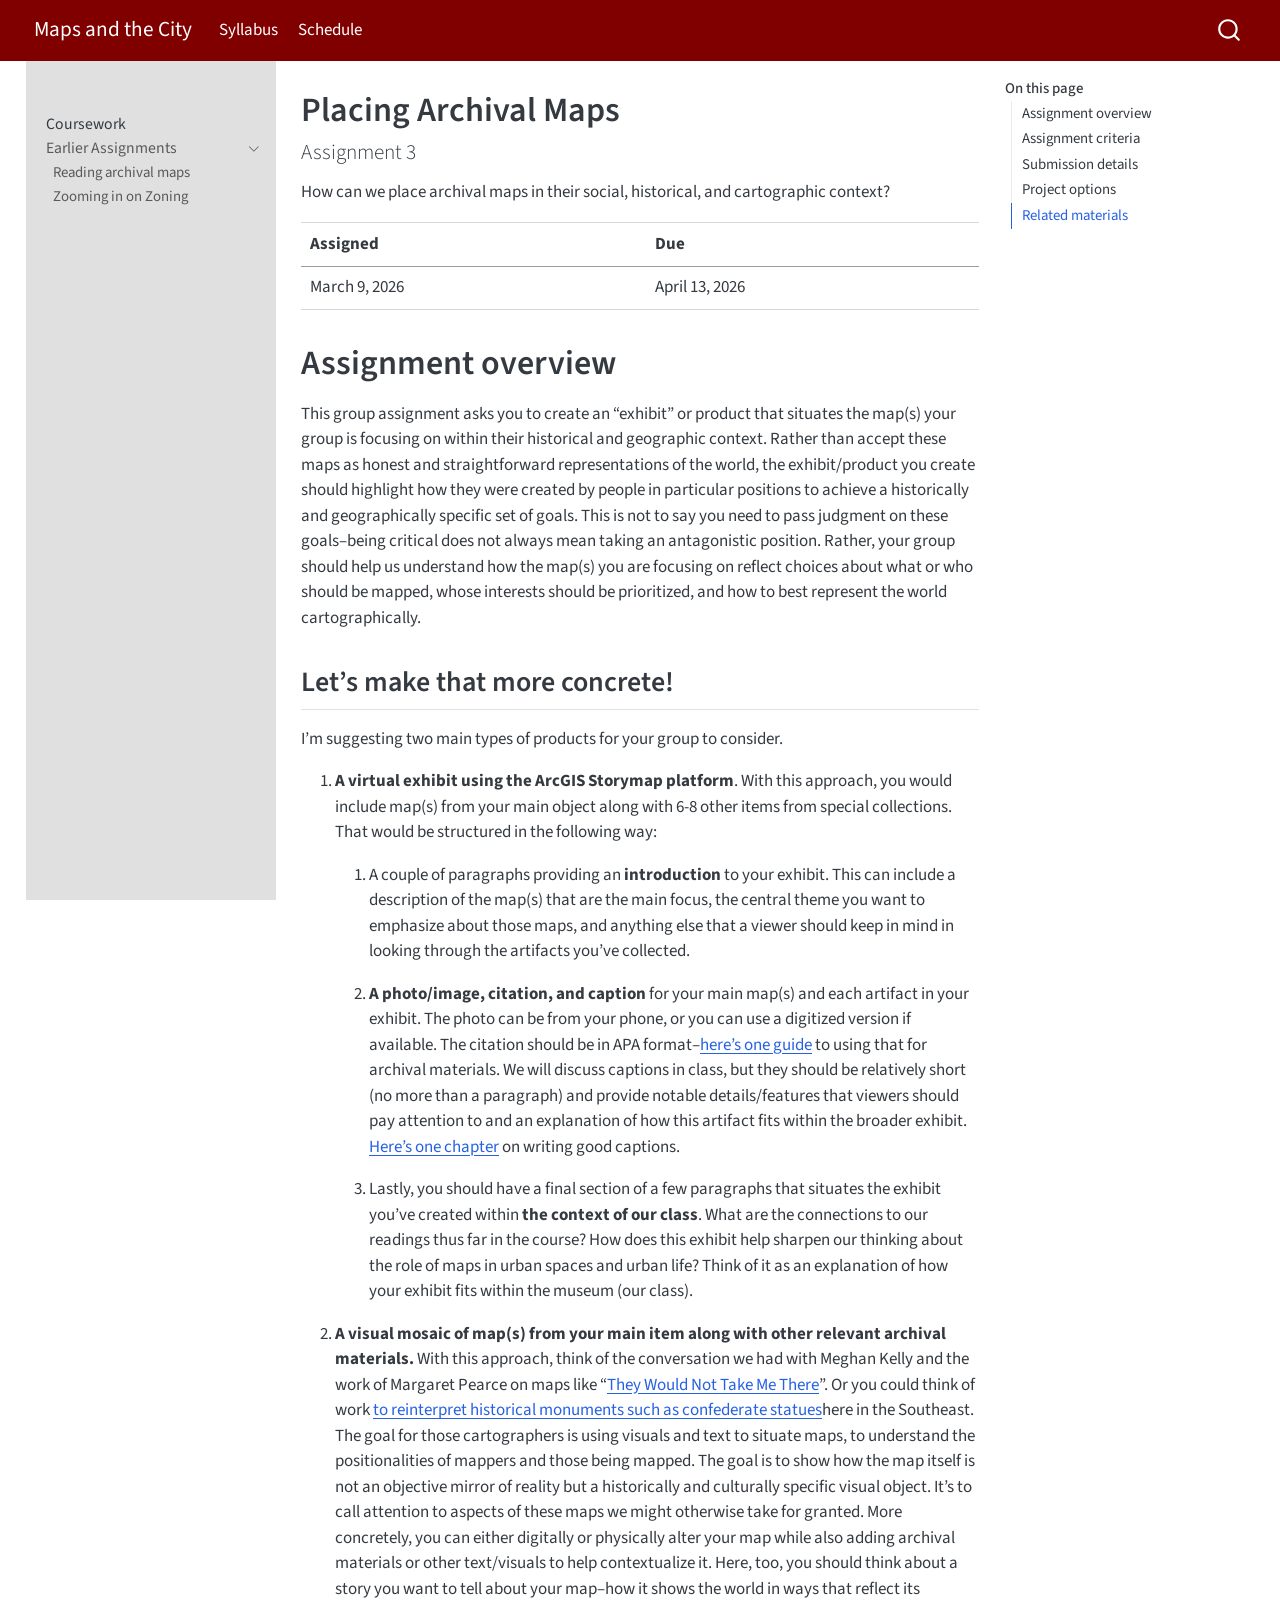
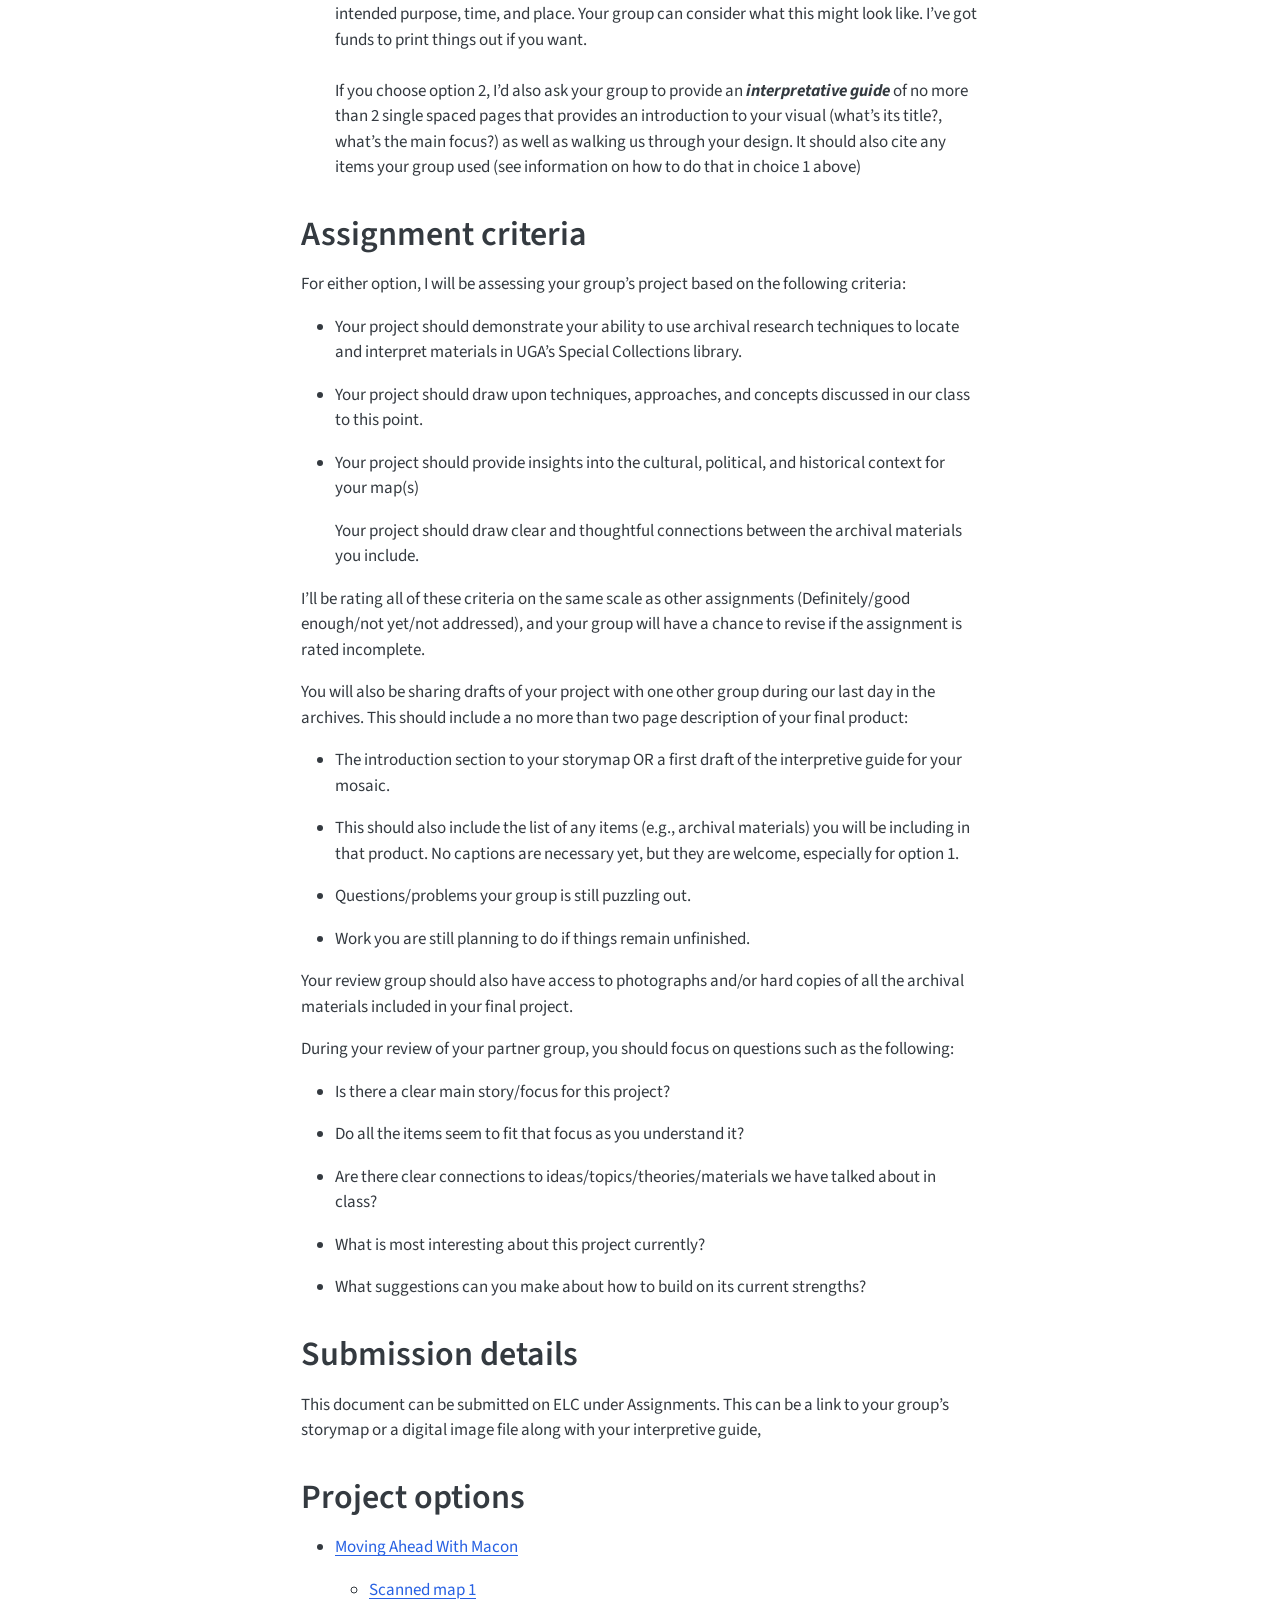
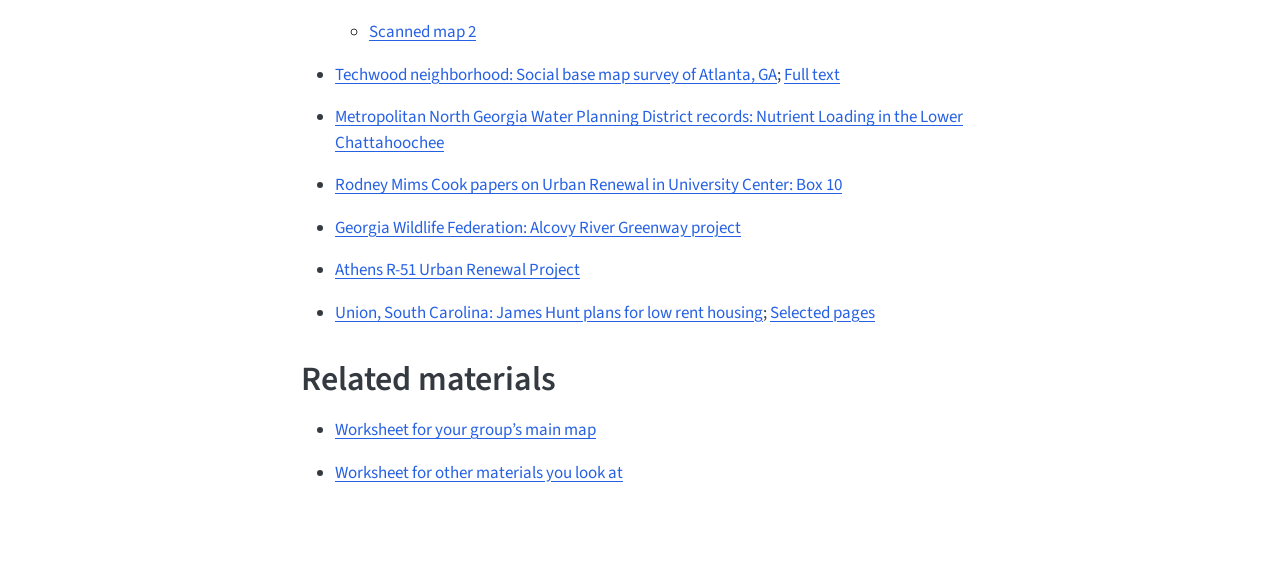
==== commit 3466a5ef: "Update index.html" ====
--- a/docs/index.html
+++ b/docs/index.html
@@ -212,7 +212,7 @@
 <tbody>
 <tr class="odd">
 <td>March 9, 2026</td>
-<td>April 3, 2026</td>
+<td>April 13, 2026</td>
 </tr>
 </tbody>
 </table>
@@ -242,9 +242,31 @@
 <li><p>Your project should demonstrate your ability to use archival research techniques to locate and interpret materials in UGA’s Special Collections library.</p></li>
 <li><p>Your project should draw upon techniques, approaches, and concepts discussed in our class to this point.</p></li>
 <li><p>Your project should provide insights into the cultural, political, and historical context for your map(s)</p></li>
-<li><p>Your project should draw clear and thoughtful connections between the archival materials you include.</p></li>
+Your project should draw clear and thoughtful connections between the archival materials you include.</p></li>
 </ul>
 <p>I’ll be rating all of these criteria on the same scale as other assignments (Definitely/good enough/not yet/not addressed), and your group will have a chance to revise if the assignment is rated incomplete.&nbsp;</p>
+<p>
+You will also be sharing drafts of your project with one other group during our last day in the archives. This should include a no more than two page description of your final product:
+
+<ul>
+  <li><p>The introduction section to your storymap OR a first draft of the interpretive guide for your mosaic. </p></li>
+<li><p>This should also include the list of any items (e.g., archival materials) you will be including in that product. No captions are necessary yet, but they are welcome, especially for option 1.</p></li>
+<li><p>Questions/problems your group is still puzzling out.</p></li>
+<li><p>Work you are still planning to do if things remain unfinished.</p></li>
+  </ul>
+
+  <p>
+Your review group should also have access to photographs and/or hard copies of all the archival materials included in your final project.
+<p>
+During your review of your partner group, you should focus on questions such as the following:
+<ul>
+  <li><p>Is there a clear main story/focus for this project?</p></li>
+<li><p>Do all the items seem to fit that focus as you understand it?</p></li>
+<li><p>Are there clear connections to ideas/topics/theories/materials we have talked about in class?</p></li>
+<li><p>What is most interesting about this project currently?</p></li>
+<li><p>What suggestions can you make about how to build on its current strengths?</p></li>
+</ul>
+
 </section>
 <section id="submission-details" class="level1">
 <h1>Submission details</h1>
@@ -682,4 +704,4 @@
 
 
 
-</body></html>+</body></html>
